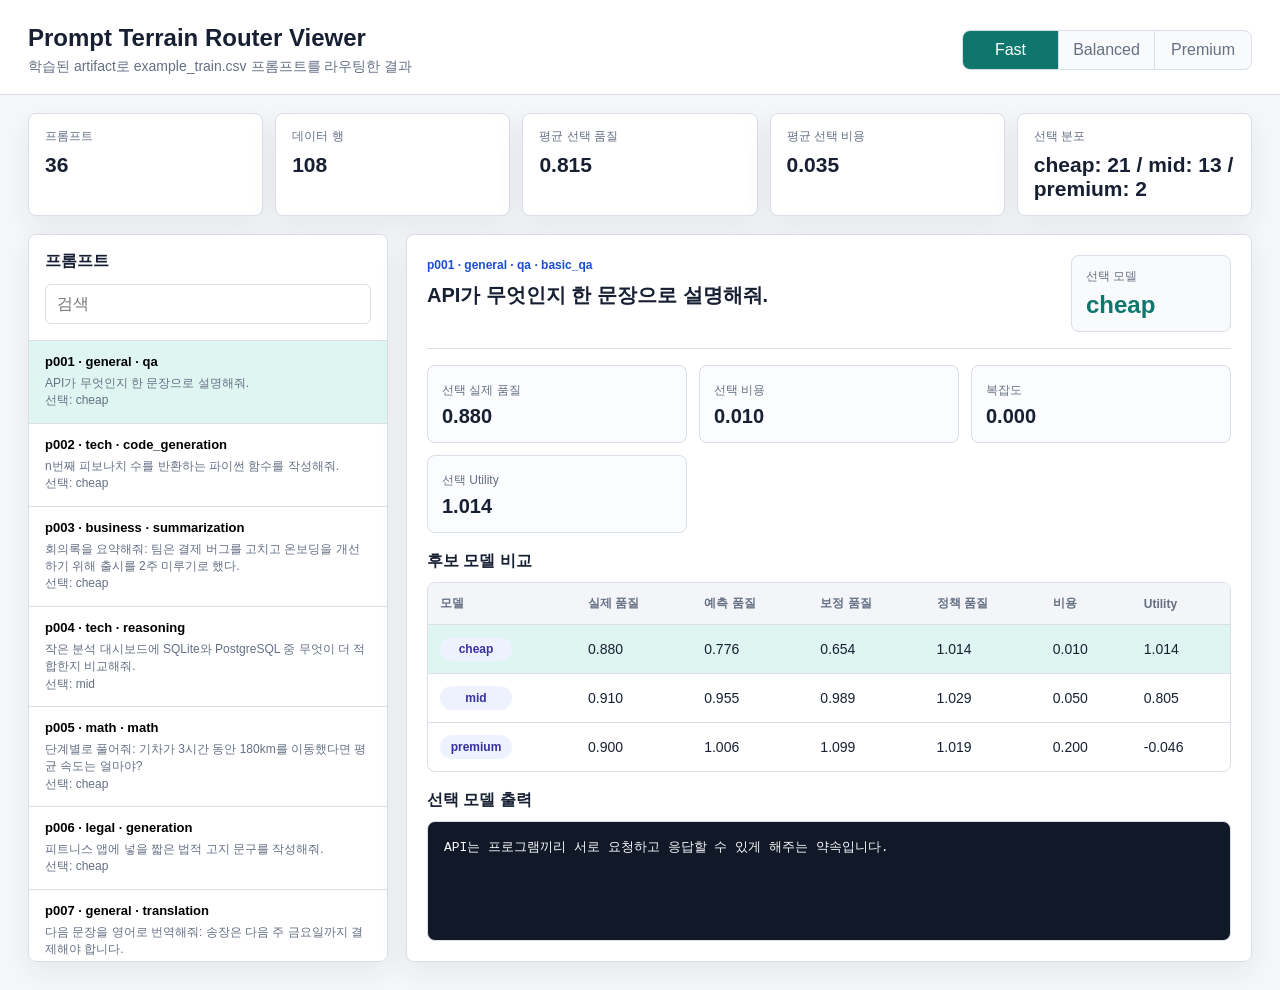
==== viewer/index.html @ 4063037d "feat: 알고리즘 가중치 조절 및 viewer 개발" ====
<!doctype html>
<html lang="ko">
  <head>
    <meta charset="utf-8" />
    <meta name="viewport" content="width=device-width, initial-scale=1" />
    <title>Prompt Terrain Router Viewer</title>
    <link rel="stylesheet" href="./styles.css" />
  </head>
  <body>
    <main class="app">
      <header class="topbar">
        <div>
          <h1>Prompt Terrain Router Viewer</h1>
          <p>학습된 artifact로 example_train.csv 프롬프트를 라우팅한 결과</p>
        </div>
        <div class="tier-tabs" role="tablist" aria-label="budget tier">
          <button class="tier-tab active" data-tier="fast">Fast</button>
          <button class="tier-tab" data-tier="balanced">Balanced</button>
          <button class="tier-tab" data-tier="premium">Premium</button>
        </div>
      </header>

      <section class="metrics" id="metrics"></section>

      <section class="workspace">
        <aside class="prompt-panel">
          <div class="panel-head">
            <h2>프롬프트</h2>
            <input id="searchInput" type="search" placeholder="검색" />
          </div>
          <div class="prompt-list" id="promptList"></div>
        </aside>

        <section class="detail-panel">
          <div class="detail-head">
            <div>
              <span class="tag" id="promptMeta"></span>
              <h2 id="promptText"></h2>
            </div>
            <div class="selected-box">
              <span>선택 모델</span>
              <strong id="selectedModel"></strong>
            </div>
          </div>

          <div class="score-strip" id="scoreStrip"></div>

          <div class="comparison">
            <h3>후보 모델 비교</h3>
            <div class="table-wrap">
              <table>
                <thead>
                  <tr>
                    <th>모델</th>
                    <th>실제 품질</th>
                    <th>예측 품질</th>
                    <th>보정 품질</th>
                    <th>정책 품질</th>
                    <th>비용</th>
                    <th>Utility</th>
                  </tr>
                </thead>
                <tbody id="candidateRows"></tbody>
              </table>
            </div>
          </div>

          <div class="output-preview">
            <h3>선택 모델 출력</h3>
            <pre id="selectedOutput"></pre>
          </div>
        </section>
      </section>
    </main>

    <script src="./router_eval.js"></script>
    <script src="./app.js"></script>
  </body>
</html>
---- viewer/styles.css ----
:root {
  color-scheme: light;
  --bg: #f6f7f9;
  --panel: #ffffff;
  --line: #d9dee7;
  --text: #172033;
  --muted: #657085;
  --accent: #0f766e;
  --accent-weak: #dff5f1;
  --warn: #a16207;
  --blue: #1d4ed8;
  --shadow: 0 10px 30px rgba(20, 32, 55, 0.08);
}

* {
  box-sizing: border-box;
}

body {
  margin: 0;
  background: var(--bg);
  color: var(--text);
  font-family: Arial, "Malgun Gothic", sans-serif;
}

button,
input {
  font: inherit;
}

.app {
  min-height: 100vh;
}

.topbar {
  display: flex;
  align-items: center;
  justify-content: space-between;
  gap: 24px;
  padding: 24px 28px 18px;
  border-bottom: 1px solid var(--line);
  background: var(--panel);
}

.topbar h1 {
  margin: 0 0 6px;
  font-size: 24px;
  letter-spacing: 0;
}

.topbar p {
  margin: 0;
  color: var(--muted);
  font-size: 14px;
}

.tier-tabs {
  display: inline-flex;
  border: 1px solid var(--line);
  border-radius: 8px;
  overflow: hidden;
  background: #f9fafb;
}

.tier-tab {
  min-width: 96px;
  border: 0;
  border-right: 1px solid var(--line);
  background: transparent;
  padding: 10px 14px;
  color: var(--muted);
  cursor: pointer;
}

.tier-tab:last-child {
  border-right: 0;
}

.tier-tab.active {
  background: var(--accent);
  color: #fff;
}

.metrics {
  display: grid;
  grid-template-columns: repeat(5, minmax(140px, 1fr));
  gap: 12px;
  padding: 18px 28px;
}

.metric {
  background: var(--panel);
  border: 1px solid var(--line);
  border-radius: 8px;
  padding: 14px 16px;
  box-shadow: var(--shadow);
}

.metric span {
  display: block;
  color: var(--muted);
  font-size: 12px;
  margin-bottom: 8px;
}

.metric strong {
  display: block;
  font-size: 21px;
}

.workspace {
  display: grid;
  grid-template-columns: 360px minmax(0, 1fr);
  gap: 18px;
  padding: 0 28px 28px;
}

.prompt-panel,
.detail-panel {
  background: var(--panel);
  border: 1px solid var(--line);
  border-radius: 8px;
  box-shadow: var(--shadow);
}

.prompt-panel {
  min-height: 680px;
  overflow: hidden;
}

.panel-head {
  padding: 16px;
  border-bottom: 1px solid var(--line);
}

.panel-head h2,
.detail-head h2,
.comparison h3,
.output-preview h3 {
  margin: 0;
}

.panel-head h2 {
  font-size: 16px;
  margin-bottom: 12px;
}

#searchInput {
  width: 100%;
  border: 1px solid var(--line);
  border-radius: 6px;
  padding: 10px 11px;
}

.prompt-list {
  max-height: 616px;
  overflow: auto;
}

.prompt-item {
  width: 100%;
  border: 0;
  border-bottom: 1px solid var(--line);
  background: #fff;
  text-align: left;
  padding: 13px 16px;
  cursor: pointer;
}

.prompt-item.active {
  background: var(--accent-weak);
}

.prompt-item strong {
  display: block;
  font-size: 13px;
  margin-bottom: 6px;
}

.prompt-item span {
  display: block;
  color: var(--muted);
  font-size: 12px;
  line-height: 1.45;
}

.detail-panel {
  min-width: 0;
  padding: 20px;
}

.detail-head {
  display: flex;
  justify-content: space-between;
  gap: 20px;
  align-items: flex-start;
  padding-bottom: 16px;
  border-bottom: 1px solid var(--line);
}

.detail-head h2 {
  margin-top: 8px;
  font-size: 20px;
  line-height: 1.45;
}

.tag {
  display: inline-block;
  color: var(--blue);
  font-size: 12px;
  font-weight: 700;
}

.selected-box {
  min-width: 160px;
  border: 1px solid var(--line);
  border-radius: 8px;
  padding: 12px 14px;
  background: #f9fafb;
}

.selected-box span {
  display: block;
  color: var(--muted);
  font-size: 12px;
  margin-bottom: 6px;
}

.selected-box strong {
  font-size: 24px;
  color: var(--accent);
}

.score-strip {
  display: grid;
  grid-template-columns: repeat(3, 1fr);
  gap: 12px;
  margin: 16px 0;
}

.score-card {
  border: 1px solid var(--line);
  border-radius: 8px;
  padding: 14px;
  background: #fbfcfd;
}

.score-card span {
  color: var(--muted);
  font-size: 12px;
}

.score-card strong {
  display: block;
  margin-top: 6px;
  font-size: 20px;
}

.comparison,
.output-preview {
  margin-top: 18px;
}

.comparison h3,
.output-preview h3 {
  font-size: 16px;
  margin-bottom: 10px;
}

.table-wrap {
  overflow-x: auto;
  border: 1px solid var(--line);
  border-radius: 8px;
}

table {
  width: 100%;
  border-collapse: collapse;
  min-width: 760px;
}

th,
td {
  padding: 12px;
  border-bottom: 1px solid var(--line);
  text-align: left;
  font-size: 14px;
}

th {
  background: #f3f5f8;
  color: var(--muted);
  font-size: 12px;
}

tbody tr.selected {
  background: var(--accent-weak);
}

tbody tr:last-child td {
  border-bottom: 0;
}

.model-pill {
  display: inline-block;
  min-width: 72px;
  border-radius: 999px;
  padding: 5px 9px;
  text-align: center;
  background: #eef2ff;
  color: #3730a3;
  font-weight: 700;
  font-size: 12px;
}

pre {
  white-space: pre-wrap;
  word-break: keep-all;
  margin: 0;
  border: 1px solid var(--line);
  border-radius: 8px;
  background: #111827;
  color: #f9fafb;
  padding: 16px;
  line-height: 1.6;
  min-height: 120px;
}

@media (max-width: 980px) {
  .topbar {
    flex-direction: column;
    align-items: stretch;
  }

  .metrics {
    grid-template-columns: repeat(2, 1fr);
  }

  .workspace {
    grid-template-columns: 1fr;
  }

  .prompt-panel {
    min-height: auto;
  }

  .prompt-list {
    max-height: 320px;
  }

  .detail-head,
  .score-strip {
    grid-template-columns: 1fr;
    flex-direction: column;
  }
}
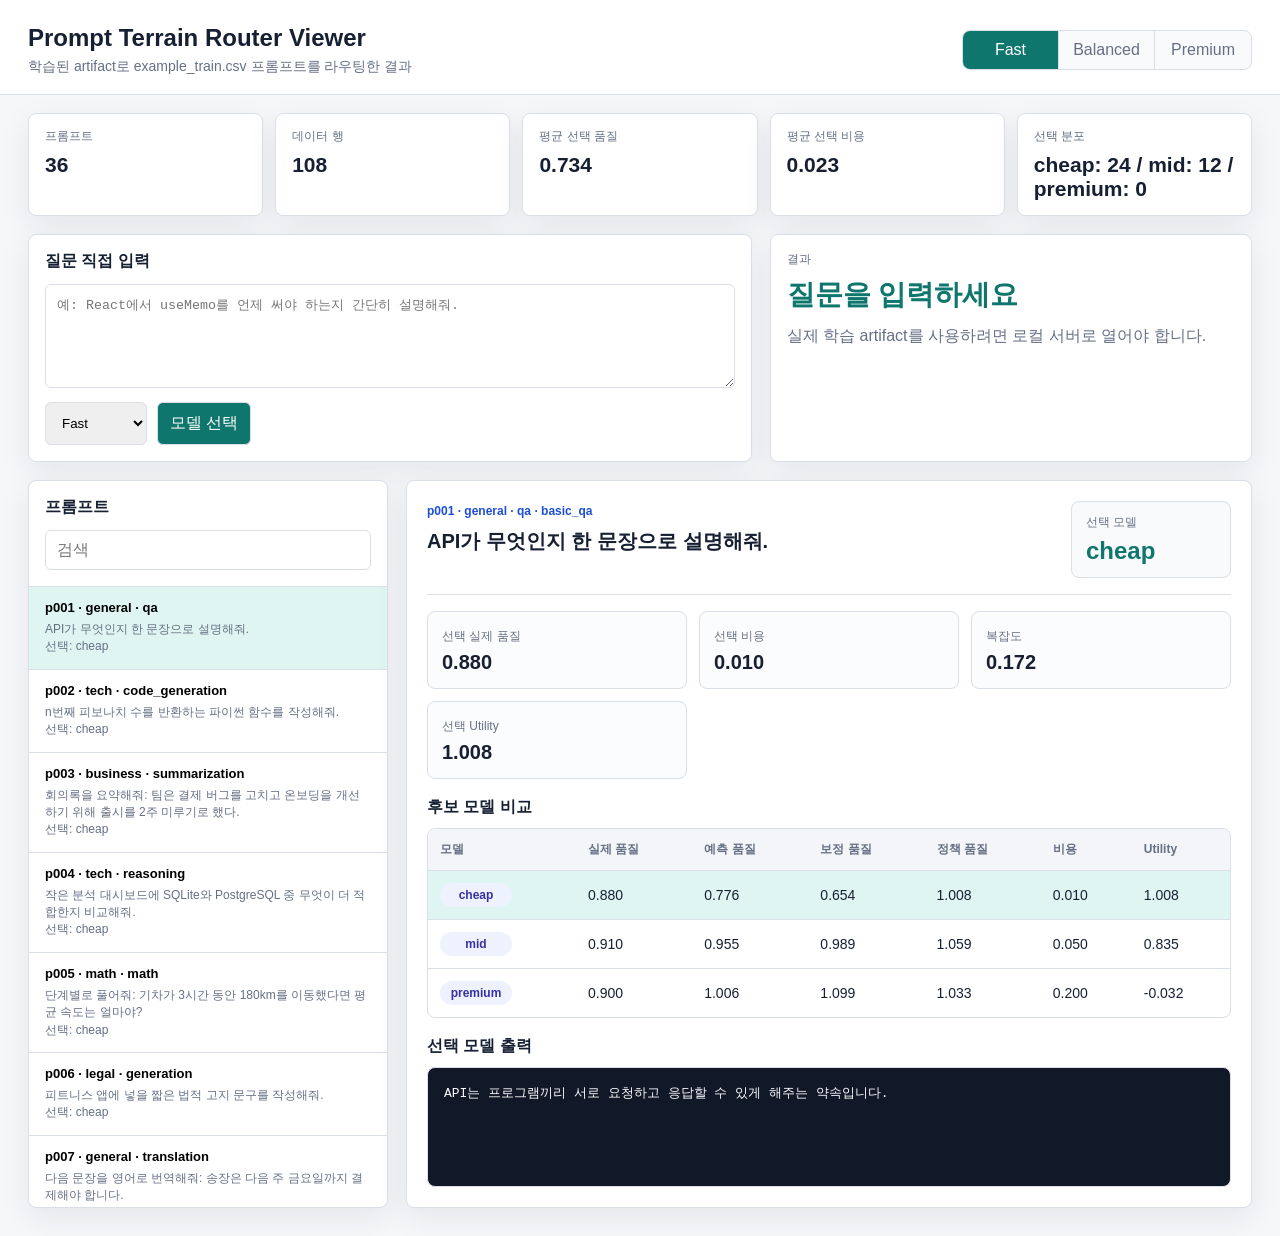
==== commit 2747dbdb: "feat: 프롬프트 작성 테스트 ui 추가" ====
--- a/viewer/index.html
+++ b/viewer/index.html
@@ -21,6 +21,26 @@
       </header>
 
       <section class="metrics" id="metrics"></section>
+
+      <section class="try-panel">
+        <div class="try-input">
+          <h2>질문 직접 입력</h2>
+          <textarea id="customPrompt" rows="4" placeholder="예: React에서 useMemo를 언제 써야 하는지 간단히 설명해줘."></textarea>
+          <div class="try-actions">
+            <select id="customTier" aria-label="budget tier">
+              <option value="fast">Fast</option>
+              <option value="balanced">Balanced</option>
+              <option value="premium">Premium</option>
+            </select>
+            <button id="routeButton" type="button">모델 선택</button>
+          </div>
+        </div>
+        <div class="try-result" id="customResult">
+          <span>결과</span>
+          <strong>질문을 입력하세요</strong>
+          <p>실제 학습 artifact를 사용하려면 로컬 서버로 열어야 합니다.</p>
+        </div>
+      </section>
 
       <section class="workspace">
         <aside class="prompt-panel">
--- a/viewer/styles.css
+++ b/viewer/styles.css
@@ -115,6 +115,94 @@
   padding: 0 28px 28px;
 }
 
+.try-panel {
+  display: grid;
+  grid-template-columns: minmax(0, 1.2fr) minmax(320px, 0.8fr);
+  gap: 18px;
+  padding: 0 28px 18px;
+}
+
+.try-input,
+.try-result {
+  background: var(--panel);
+  border: 1px solid var(--line);
+  border-radius: 8px;
+  box-shadow: var(--shadow);
+  padding: 16px;
+}
+
+.try-input h2 {
+  margin: 0 0 12px;
+  font-size: 16px;
+}
+
+#customPrompt {
+  width: 100%;
+  resize: vertical;
+  border: 1px solid var(--line);
+  border-radius: 6px;
+  padding: 11px;
+  line-height: 1.5;
+}
+
+.try-actions {
+  display: flex;
+  gap: 10px;
+  margin-top: 10px;
+}
+
+#customTier,
+#routeButton {
+  border: 1px solid var(--line);
+  border-radius: 6px;
+  padding: 10px 12px;
+}
+
+#routeButton {
+  background: var(--accent);
+  color: #fff;
+  cursor: pointer;
+}
+
+#routeButton:disabled {
+  opacity: 0.55;
+  cursor: wait;
+}
+
+.try-result span {
+  display: block;
+  color: var(--muted);
+  font-size: 12px;
+  margin-bottom: 8px;
+}
+
+.try-result strong {
+  display: block;
+  color: var(--accent);
+  font-size: 28px;
+  margin-bottom: 10px;
+}
+
+.try-result p {
+  margin: 0;
+  color: var(--muted);
+  line-height: 1.5;
+}
+
+.mini-table {
+  overflow-x: auto;
+  border: 1px solid var(--line);
+  border-radius: 8px;
+}
+
+.mini-table table {
+  min-width: 520px;
+}
+
+tbody tr.custom-selected {
+  background: var(--accent-weak);
+}
+
 .prompt-panel,
 .detail-panel {
   background: var(--panel);
@@ -340,6 +428,10 @@
     grid-template-columns: 1fr;
   }
 
+  .try-panel {
+    grid-template-columns: 1fr;
+  }
+
   .prompt-panel {
     min-height: auto;
   }
